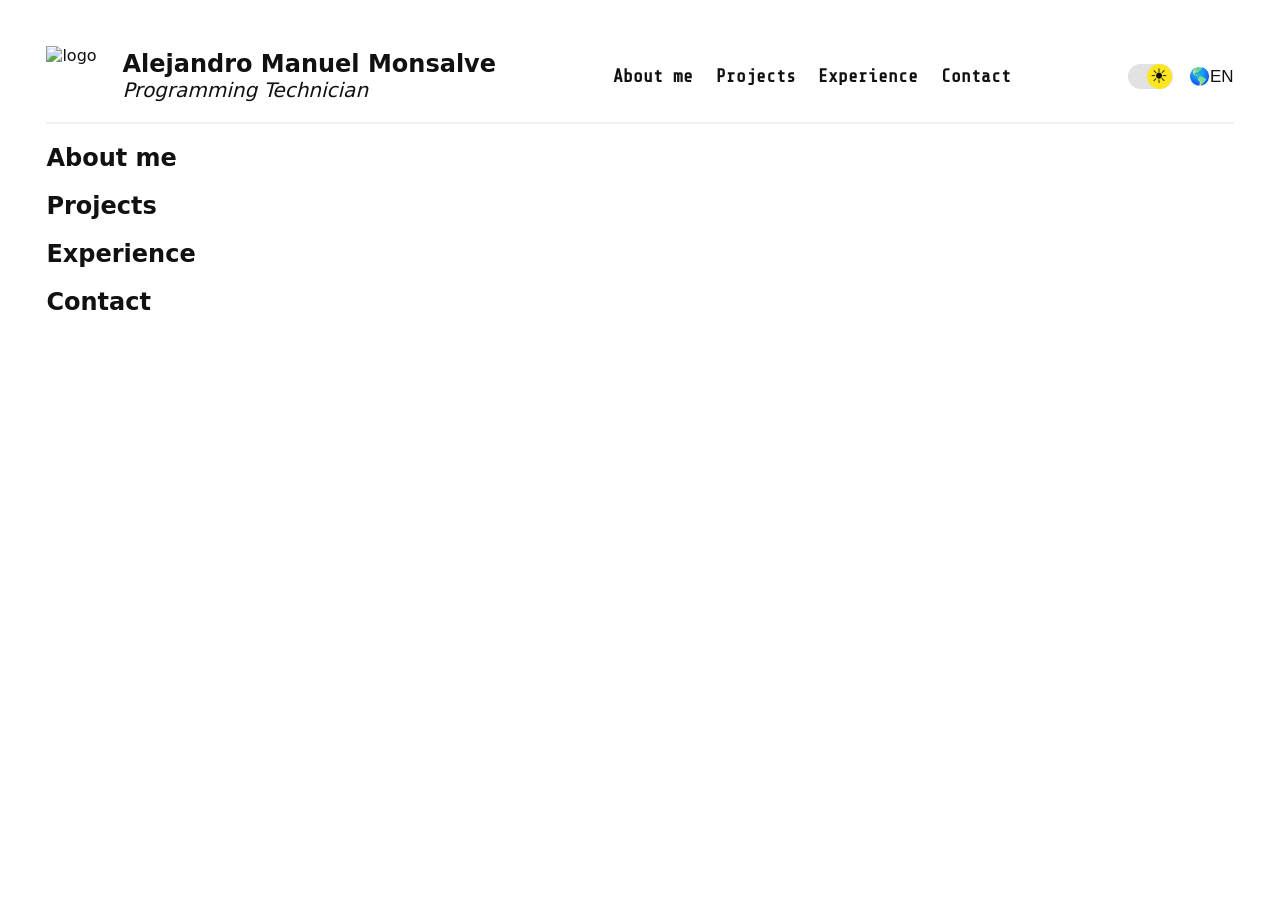
==== Clase2/index.html @ 36f901d7 "Header good" ====
<!DOCTYPE html>
<html lang="en">
<head>
    <meta charset="UTF-8">
    <meta name="viewport" content="width=device-width, initial-scale=1.0">
    <meta name="description" content="Manuel Monsalve's portafolio">
    <meta name="keywords" content="portafolio, desarrollador web, programador, proyectos, contacto">
    <meta name="author" content="Manuel Monsalve">
    
    <title>Portafolio Web</title>

    <!-- Our main stylesheet -->
    <link rel="stylesheet" href="src/css/style.css">

    <!-- Fonts -->
    <link rel="preconnect" href="https://fonts.googleapis.com">
    <link rel="preconnect" href="https://fonts.gstatic.com" crossorigin>
    <link href="https://fonts.googleapis.com/css2?family=Share+Tech+Mono&display=swap" rel="stylesheet">
    
    <link rel="preconnect" href="https://fonts.googleapis.com">
    <link rel="preconnect" href="https://fonts.gstatic.com" crossorigin>
    <link href="https://fonts.googleapis.com/css2?family=Doppio+One&family=Share+Tech+Mono&display=swap" rel="stylesheet">
    
    <script>
        // Load lang to avoid gibberish
        const savedLanguage = localStorage.getItem("language");

        if (savedLanguage === "en" || savedLanguage === "es") {
            document.documentElement.lang = savedLanguage;
        } else {
            document.documentElement.lang = navigator.language.startsWith("es") ? "es" : "en";
        }
        // Load theme to avoid flashbang
        const savedTheme = localStorage.getItem("theme");

        if (savedTheme) {
            document.documentElement.dataset.theme = savedTheme;
        } else {
            const systemPrefersDark = window.matchMedia("(prefers-color-scheme: dark)").matches;
            document.documentElement.dataset.theme =
            systemPrefersDark ? "dark" : "light";
        }
    </script>
</head>
<body>
    
    <header>
        <img src="src/assets/nan.png" alt="logo">
        <div class="my-identity">
            <h1>Alejandro Manuel Monsalve</h1>
            <p data-i18n="head.profession">Programming Technician</p>
        </div>
        
        
        <div class="ham-menu-container">
            <nav>
                <a href="#about" data-i18n="nav.about">About me</a>
                <a href="#projects" data-i18n="nav.projects">Projects</a>
                <a href="#experience" data-i18n="nav.experience">Experience</a>
                <a href="#contact" data-i18n="nav.contact">Contact</a>
            </nav>
    
            <!-- borger -->
            <button type="button" 
                    id="menu-toggle" 
                    aria-label="Open navigation menu" 
                    aria-expanded="false">
                ☰
            </button>
        </div>
        
        <div class="acc-menu-container">
            <!-- Theme button -->
            <button type="button" id="theme-toggle" aria-label="Toggle theme">
                <span class="toggle-track">
                    <span class="toggle-thumb">
                        <span class="thumb-icon"></span>
                    </span>
                </span>
            </button>
            <!-- Language button -->
            <button type="button" id="language-toggle" aria-label="Change language">
                🌎EN
            </button>
        </div>
    </header>

    <main>
        <section id="about">
            <h2 data-i18n="nav.about">About me</h2>
        </section>

        <section id="projects">
            <h2 data-i18n="nav.projects">Projects</h2>
        </section>

        <section id="experience">
            <h2 data-i18n="nav.experience">Experience</h2>
        </section>

        <section id="contact">
            <h2 data-i18n="nav.contact">Contact</h2>
        </section>
    </main>


    <script src="src/js/app.js"></script>
</body>
</html>
---- Clase2/src/css/style.css ----
:root {
	--card-bg: #f0f0f0;
	--bg-color: #ffffff;
	--text-color: #111111;
	--surface: #e2e2e2;
	--toggle-thumb-color: #ffe600db;
}

[data-theme="dark"] {
	--card-bg: #2a2a2a;
	--bg-color: #1e1d1d;
	--text-color: #ffffff;
	--surface: #2d2d2d;
	--toggle-thumb-color: #3c2fcf;
}

body {
	background-color: var(--bg-color);
	color: var(--text-color);
	font-family: system-ui, sans-serif;
	margin: 1.5rem;
	padding: 1.4rem;
	transition:
		background-color 0.3s ease,
		color 0.3s ease;
}

header {
	display: flex;
	justify-content: center;
	align-items: center;
	width: 100%;
	box-sizing: border-box;
	padding-bottom: 1rem;
	border-bottom: 2px solid var(--card-bg);
}

.ham-menu-container {
	display: flex;
	align-items: center;
	margin-left: auto;
	margin-right: auto;
	gap: 1rem;
}

.acc-menu-container {
	display: flex;
	align-items: center;
	margin-left: auto;
	gap: 1rem;
}

header img {
	width: 60px;
	height: 60px;
}

.my-identity {
	margin-left: 1rem;
	margin-right: auto;
}

.my-identity h1,
.my-identity p {
	margin: 0;
	justify-self: center;
}

.my-identity h1 {
	font-size: 24px;
}

.my-identity p {
	font-style: italic;
	font-weight: normal;
	font-size: 20px;
}

nav {
	display: flex;
	font-size: 18px;
	gap: clamp(7px, 5.5vw - 48px, 36px);
}

nav a {
	white-space: nowrap;
	font-family: "Share Tech Mono", monospace;
}

a {
	color: var(--text-color);
	/* no different color */
	text-decoration: none;
	/* no underline */
	font-weight: bold;
	transition: transform 0.2s ease;
}

a:hover {
	opacity: 0.88;
	text-shadow: 2px 3px 8px rgba(131, 130, 130, 0.46);
	transform: scale(1.1);
}

#menu-toggle {
	display: none;
	margin-left: auto;
	padding: 0;
	border: none;
	background: none;
	color: var(--text);
	font-size: 1.8rem;
	cursor: pointer;
	transition: transform 0.15s ease, opacity 0.15s ease;
}

#menu-toggle:hover {
	font-weight: bold;
}

#menu-toggle:active {
	transform: scale(0.85);
	opacity: 0.7;
}

#menu-toggle[aria-expanded="true"] {
  transform: rotate(90deg);
}

#theme-toggle {
	/* margin-left: 1rem; */
	/* margin-right: 1rem; */
	padding: 0;
	border: none;
	background: none;
	color: var(--text);
	cursor: pointer;
	transition: opacity 0.15s ease;
}

#theme-toggle:active {
	opacity: 0.7;
}

.toggle-track {
	position: relative;
	display: flex;
	align-items: center;
	justify-content: space-between;

	width: 45px;
	height: 25px;
	padding: 0 0px;

	border-radius: 999px;
	background: var(--surface);
}

.toggle-thumb {
	position: absolute;
	top: 0px;
	left: 3px;

	width: 25px;
	height: 25px;

	display: flex;
	align-items: center;
	justify-content: center;

	border-radius: 50%;
	background: var(--toggle-thumb-color);

	transition: left 0.25s ease;
}

.thumb-icon {
	font-size: 20px;
}

.toggle-track:hover {
	opacity: 0.85;
}

[data-theme="light"] .toggle-thumb {
	left: 19px;
}

[data-theme="dark"] .toggle-thumb {
	left: 1px;
}

#language-toggle {
	padding: 0rem;
	color: var(--text);
	border: none;
	background: none;
	cursor: pointer;
	font-size: 17px;
	transition: transform 0.15s ease, opacity 0.15s ease;
}

#language-toggle:hover {
	opacity: 0.9;
	transform: scale(1.05);
}

#language-toggle:active {
	transform: scale(0.85);
	opacity: 0.7;
}

@media (max-width: 1000px) {
	.ham-menu-container {
		margin-right: auto;
	}

	.acc-menu-container {
		margin-left: auto;
	}

	nav {
		display: grid;
		grid-template-columns: repeat(2, auto);
		column-gap: 2rem;
		row-gap: 0.5rem;
		text-align: center;
		font-size: 18px;
	}
}

@media (max-width: 850px) {

	header img {
		height: clamp(40px, 7vw, 60px);
		width: clamp(40px, 7vw, 60px);
	}

	.my-identity {
		margin-right: 1rem;
	}

	.my-identity h1 {
		font-size: clamp(20px, 3.4vw, 24px);
		white-space: nowrap;
	}

	.my-identity p {
		font-size: clamp(16px, 2.75vw, 20px);
	}

	.ham-menu-container {
		margin-left: auto;
		margin-right: 1vw;
		position: relative;
	}

	.acc-menu-container {
		margin-left: 1vw;
	}

	nav {
		display: none
	}

	nav.open {
		display: grid;
		position: absolute;
		top: 0%;
		right: 150%;

		grid-template-columns: 1fr;
		gap: 0.5rem;

		padding: 0.75rem;
		border-radius: 10px;
		background: var(--surface);
		box-shadow: 0 4px 10px rgba(0, 0, 0, 0.2);
	}

	#menu-toggle {
		display: block;
		font-size: clamp(26px, 4vw, 30px);
	}
}

@media (max-width: 780px) {
	nav.open {
		display: grid;
		position: absolute;
		top: 100%;
		/* left: 100%; */
		transform: translateX(69%);

		grid-template-columns: 1fr;
		gap: 0.5rem;

		padding: 0.75rem;
		border-radius: 10px;
		background: var(--surface);
		box-shadow: 0 4px 10px rgba(0, 0, 0, 0.2);
	}
}

@media (max-width: 600px) {
	header {
		flex-direction: column;
		align-items: center;
	}

	.my-identity {
		align-items: center;
		justify-content: center;
		text-align: center;
		margin: auto;
		margin-top: 0.5rem;
	}

	.my-identity h1 {
		font-size: 24px;
	}

	.my-identity p {
		font-size: 20px;
	}

	.ham-menu-container {
		margin-left: auto;
		margin-right: auto;
	}

	nav {
		margin-top: 1rem;
		margin-bottom: 1rem;
		display: flex;
		flex-direction: column;
	}

	nav.open {
		all:unset;
		display: flex;
		flex-direction: column;
		align-items: center;
		text-align: center;
		font-size: 18px;
		gap: clamp(7px, 5.5vw - 48px, 36px);
		margin-top: 1rem;
		margin-bottom: 1rem;
		row-gap: 0.5rem;
	}

	#menu-toggle {
		display: none;
	}

}

@media (max-width: 400px) {

	/* img {
		margin-left: auto;
		margin-right: auto;
	} */

	.my-identity h1 {
		white-space: unset;
	}
}
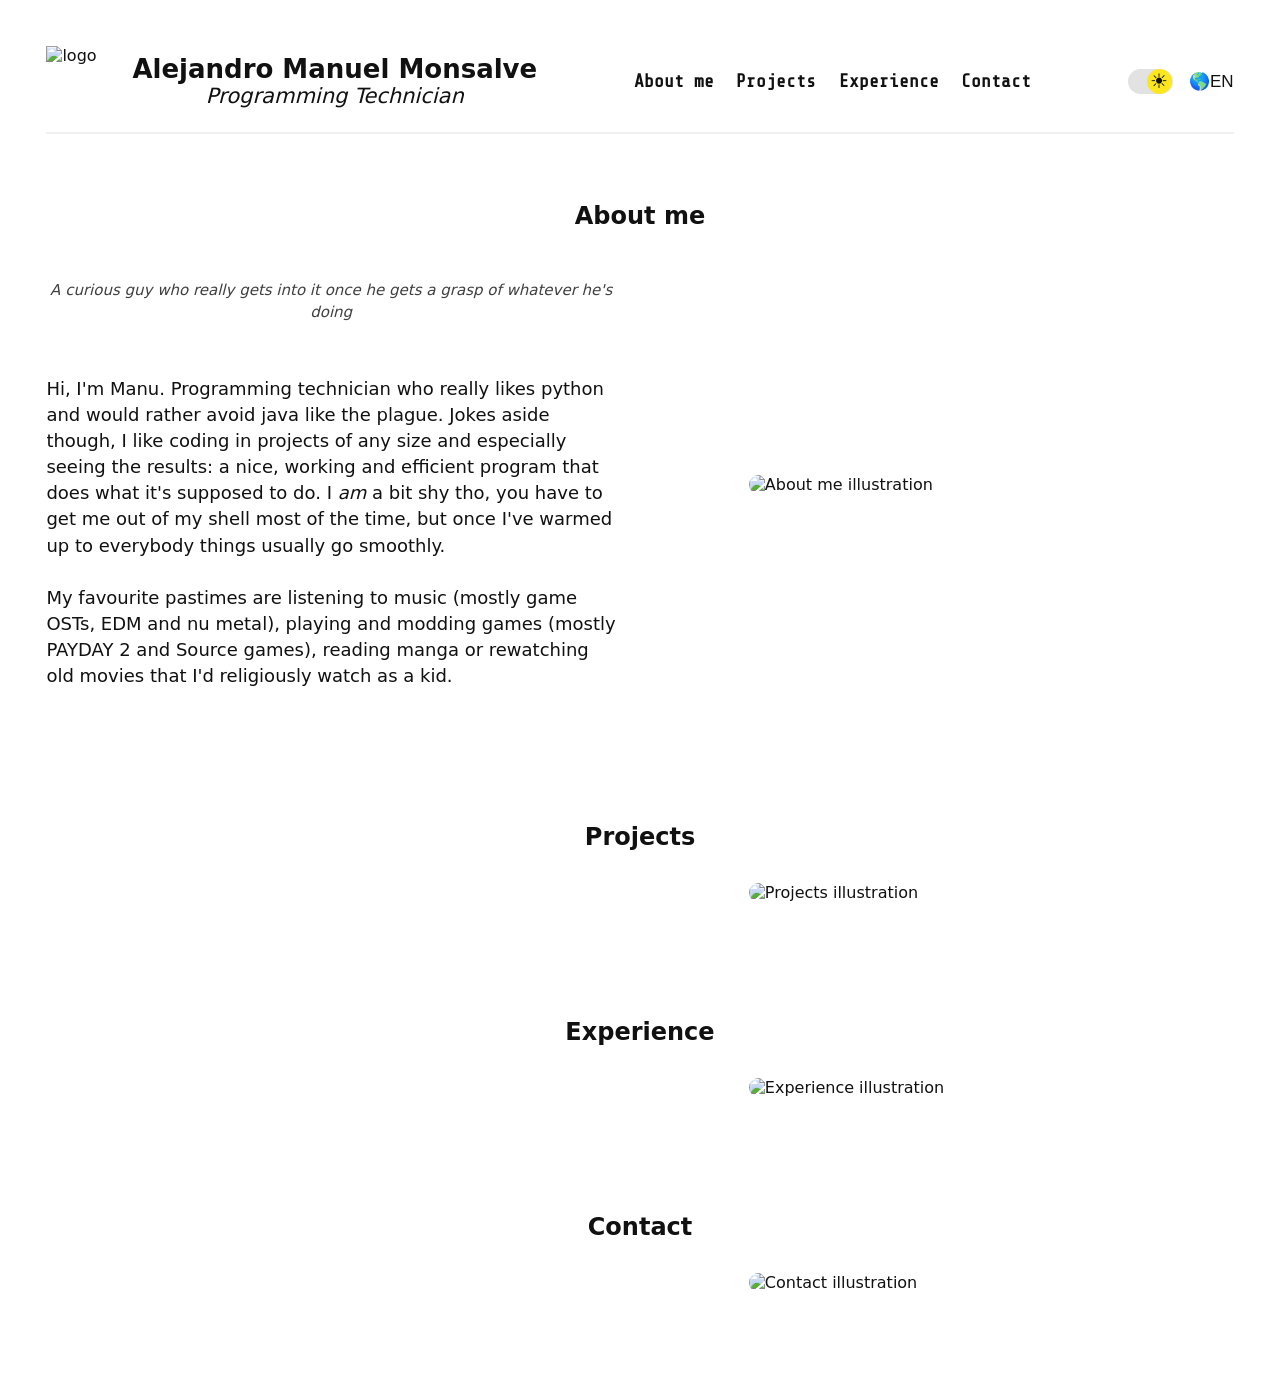
==== commit 5afd836c: "Begin main dev, responsive improve, css cleanup" ====
--- a/Clase2/index.html
+++ b/Clase2/index.html
@@ -30,6 +30,7 @@
         } else {
             document.documentElement.lang = navigator.language.startsWith("es") ? "es" : "en";
         }
+
         // Load theme to avoid flashbang
         const savedTheme = localStorage.getItem("theme");
 
@@ -88,18 +89,58 @@
     <main>
         <section id="about">
             <h2 data-i18n="nav.about">About me</h2>
+
+            <div class="section-content">
+                <article>
+                    <p data-i18n="main.about"></p>
+                </article>
+
+                <div class="section-image">
+                    <img src="src/assets/about.jpg" alt="About me illustration">
+                </div>
+            </div>
         </section>
 
         <section id="projects">
             <h2 data-i18n="nav.projects">Projects</h2>
+
+            <div class="section-content">
+                <article>
+                    <p data-i18n="main.projects"></p>
+                </article>
+
+                <div class="section-image">
+                    <img src="src/assets/projects.png" alt="Projects illustration">
+                </div>
+            </div>
         </section>
 
         <section id="experience">
             <h2 data-i18n="nav.experience">Experience</h2>
+
+            <div class="section-content">
+                <article>
+                    <p data-i18n="main.experience"></p>
+                </article>
+
+                <div class="section-image">
+                    <img src="src/assets/experience.png" alt="Experience illustration">
+                </div>
+            </div>
         </section>
 
         <section id="contact">
             <h2 data-i18n="nav.contact">Contact</h2>
+
+            <div class="section-content">
+                <article>
+                    <p data-i18n="main.contact"></p>
+                </article>
+
+                <div class="section-image">
+                    <img src="src/assets/contact.png" alt="Contact illustration">
+                </div>
+            </div>
         </section>
     </main>
 
--- a/Clase2/src/css/style.css
+++ b/Clase2/src/css/style.css
@@ -45,35 +45,33 @@
 
 .acc-menu-container {
 	display: flex;
-	align-items: center;
 	margin-left: auto;
 	gap: 1rem;
 }
 
 header img {
-	width: 60px;
-	height: 60px;
-}
+	width: clamp(50px, 8.1vw, 70px);
+	height: clamp(50px, 8.1vw, 70px);
+}
+
 
 .my-identity {
 	margin-left: 1rem;
 	margin-right: auto;
-}
-
-.my-identity h1,
-.my-identity p {
+	text-align: center;
+}
+
+.my-identity h1 {
+	font-size: clamp(21px, 4vw - 3px, 26px);
 	margin: 0;
-	justify-self: center;
-}
-
-.my-identity h1 {
-	font-size: 24px;
 }
 
 .my-identity p {
 	font-style: italic;
 	font-weight: normal;
-	font-size: 20px;
+	font-size: clamp(17px, 4vw - 8px, 21px);
+	margin-top: 0;
+	margin-bottom: 0;
 }
 
 nav {
@@ -85,13 +83,8 @@
 nav a {
 	white-space: nowrap;
 	font-family: "Share Tech Mono", monospace;
-}
-
-a {
-	color: var(--text-color);
-	/* no different color */
-	text-decoration: none;
-	/* no underline */
+	color: var(--text-color); /* no different color */
+	text-decoration: none; /* no underline */
 	font-weight: bold;
 	transition: transform 0.2s ease;
 }
@@ -210,15 +203,55 @@
 	opacity: 0.7;
 }
 
-@media (max-width: 1000px) {
-	.ham-menu-container {
-		margin-right: auto;
-	}
-
-	.acc-menu-container {
-		margin-left: auto;
-	}
-
+main {
+    max-width: 1200px;
+    margin: 0rem auto;
+}
+
+section {
+    padding: 3rem 0rem;
+}
+
+section h2 {
+    text-align: center;
+    margin-bottom: 2rem;
+}
+
+.section-content {
+    display: grid;
+    grid-template-columns: 1fr 1fr;
+    align-items: center;
+    gap: 3rem;
+}
+
+.section-content article {
+    line-height: 1.45;
+}
+
+.section-image {
+    display: flex;
+    justify-content: center;
+}
+
+.section-image img {
+    width: clamp(300px, 95%, 400px);
+    height: auto;
+	border-radius: 474px;
+}
+
+.about-intro-text {
+	font-size: clamp(14px, 1.8vw, 15px);
+	font-style: italic;
+	opacity: 0.8;
+	text-align: center;
+}
+
+#about p {
+	font-size: clamp(16px, 2.1vw, 18px);
+	white-space: pre-line;
+}
+
+@media (max-width: 1032px) {
 	nav {
 		display: grid;
 		grid-template-columns: repeat(2, auto);
@@ -229,45 +262,28 @@
 	}
 }
 
-@media (max-width: 850px) {
-
-	header img {
-		height: clamp(40px, 7vw, 60px);
-		width: clamp(40px, 7vw, 60px);
-	}
-
-	.my-identity {
-		margin-right: 1rem;
-	}
-
-	.my-identity h1 {
-		font-size: clamp(20px, 3.4vw, 24px);
-		white-space: nowrap;
-	}
-
-	.my-identity p {
-		font-size: clamp(16px, 2.75vw, 20px);
-	}
-
+@media (max-width: 890px) {
 	.ham-menu-container {
 		margin-left: auto;
 		margin-right: 1vw;
 		position: relative;
 	}
 
-	.acc-menu-container {
-		margin-left: 1vw;
-	}
-
 	nav {
 		display: none
+	}
+
+	#menu-toggle {
+		display: block;
+		font-size: clamp(26px, 4vw, 30px);
 	}
 
 	nav.open {
 		display: grid;
 		position: absolute;
-		top: 0%;
+		top: 100%;
 		right: 150%;
+		transform: translateX(69%);
 
 		grid-template-columns: 1fr;
 		gap: 0.5rem;
@@ -278,50 +294,51 @@
 		box-shadow: 0 4px 10px rgba(0, 0, 0, 0.2);
 	}
 
-	#menu-toggle {
-		display: block;
-		font-size: clamp(26px, 4vw, 30px);
-	}
-}
-
-@media (max-width: 780px) {
-	nav.open {
-		display: grid;
-		position: absolute;
-		top: 100%;
-		/* left: 100%; */
-		transform: translateX(69%);
-
-		grid-template-columns: 1fr;
-		gap: 0.5rem;
-
-		padding: 0.75rem;
-		border-radius: 10px;
-		background: var(--surface);
-		box-shadow: 0 4px 10px rgba(0, 0, 0, 0.2);
-	}
-}
-
-@media (max-width: 600px) {
+	.acc-menu-container {
+		margin-left: 1vw;
+	}
+}
+
+@media (max-width: 700px) {
+	.section-content {
+        grid-template-columns: 1fr;
+		gap: 0rem;
+    }
+
+    .section-image {
+        order: -1;
+    }
+
+	.section-image img {
+		width: clamp(200px, 70%, 300px);
+	}
+
+	#about p {
+		text-align: justify;
+	}
+}
+
+@media (max-width: 616px) {
+	body {
+		margin-left: clamp(0rem, 5vw, 1.5rem);
+		margin-right: clamp(0rem, 5vw, 1.5rem);
+		padding-left: clamp(0rem, 4vw, 1.4rem);
+		padding-right: clamp(0rem, 4vw, 1.4rem);
+	}
+
+	header img {
+		width: 70px;
+		height: 70px;
+	}
+
 	header {
 		flex-direction: column;
-		align-items: center;
 	}
 
 	.my-identity {
-		align-items: center;
-		justify-content: center;
-		text-align: center;
-		margin: auto;
+		margin-left: auto;
+		margin-right: auto;
 		margin-top: 0.5rem;
-	}
-
-	.my-identity h1 {
-		font-size: 24px;
-	}
-
-	.my-identity p {
-		font-size: 20px;
 	}
 
 	.ham-menu-container {
@@ -336,33 +353,7 @@
 		flex-direction: column;
 	}
 
-	nav.open {
-		all:unset;
-		display: flex;
-		flex-direction: column;
-		align-items: center;
-		text-align: center;
-		font-size: 18px;
-		gap: clamp(7px, 5.5vw - 48px, 36px);
-		margin-top: 1rem;
-		margin-bottom: 1rem;
-		row-gap: 0.5rem;
-	}
-
 	#menu-toggle {
 		display: none;
 	}
-
-}
-
-@media (max-width: 400px) {
-
-	/* img {
-		margin-left: auto;
-		margin-right: auto;
-	} */
-
-	.my-identity h1 {
-		white-space: unset;
-	}
-}+}
